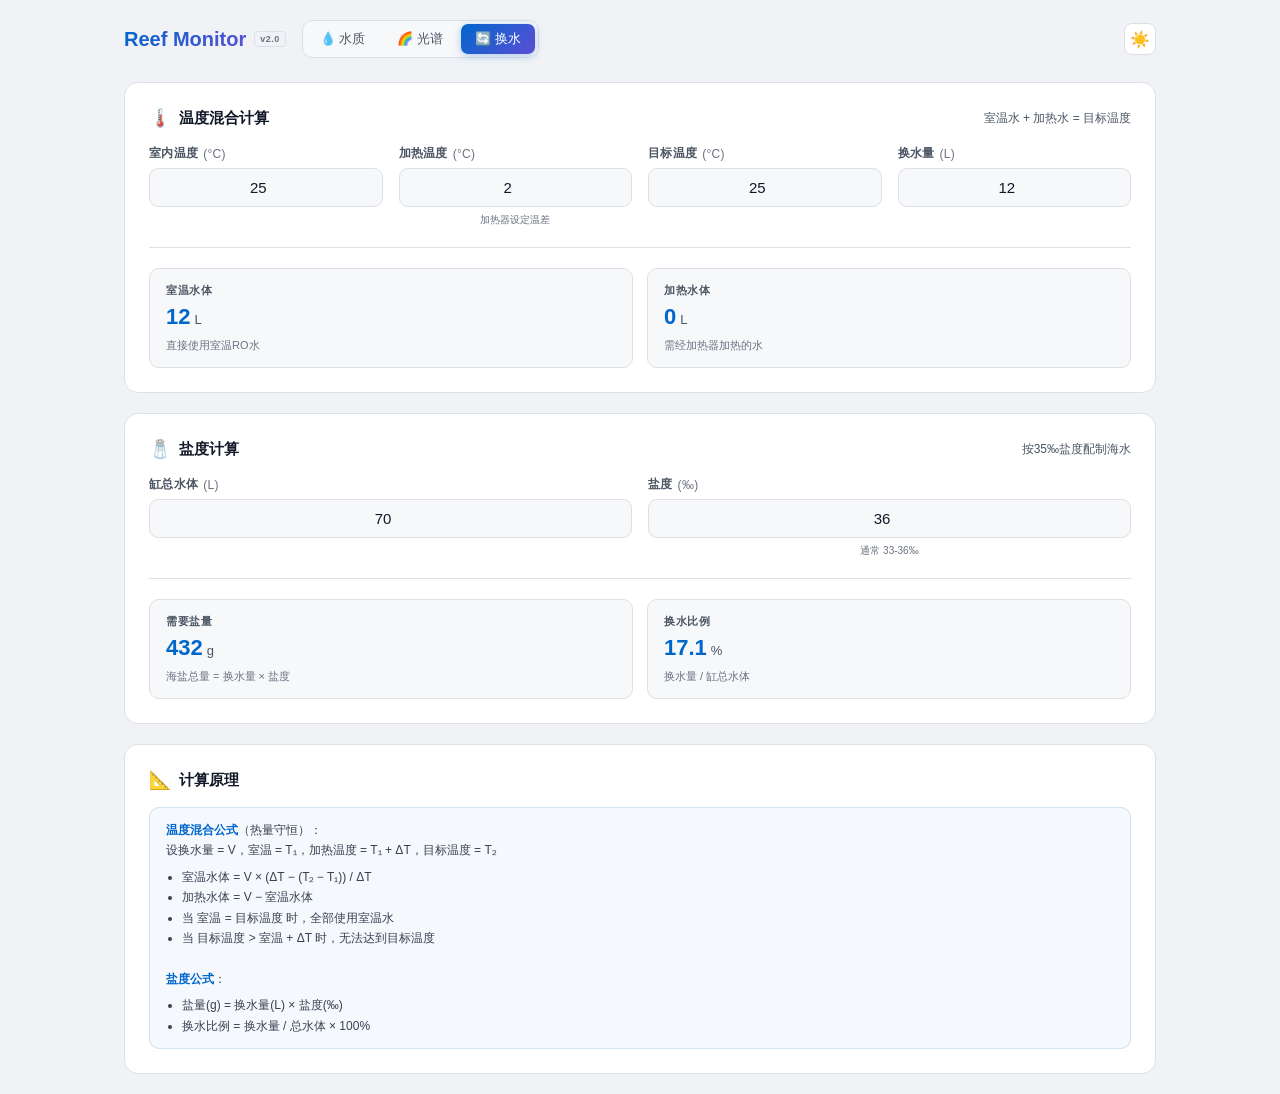
==== change.html @ 86b97155 "feat: unified nav tabs + add change water calculator - Unified top navigation bar across all 3 pages" ====
<!DOCTYPE html>
<html lang="zh-CN" class="light">
<head>
<meta charset="UTF-8">
<meta name="viewport" content="width=device-width, initial-scale=1.0">
<title>换水计算</title>
<link rel="icon" type="image/svg+xml" href="data:image/svg+xml,%3Csvg xmlns='http://www.w3.org/2000/svg' viewBox='0 0 64 64'%3E%3Crect width='64' height='64' rx='14' fill='%230a1628'/%3E%3Cpath d='M20 44 Q32 20 44 44' stroke='%2300d2ff' stroke-width='3' fill='none' stroke-linecap='round'/%3E%3Ccircle cx='32' cy='38' r='8' fill='%2300d2ff' opacity='.2' stroke='%2300d2ff' stroke-width='1.5'/%3E%3Cpath d='M28 36 L36 36 M32 32 L32 40' stroke='%237b68ee' stroke-width='2' stroke-linecap='round'/%3E%3C/svg%3E">
<style>
:root{
  --bg:#0a1628;--card:#131d2f;--border:#1e2d45;--border2:#2a3a52;
  --text:#e0e6ed;--text2:#8ba3c7;--text3:#6b7a8d;--text4:#4a5a6d;--text5:#3a4a62;
  --input-bg:#0a1628;--hover:rgba(0,210,255,.03);--accent:#00d2ff;--accent2:#7b68ee;
  --warn:#ff6b6b;--shadow:rgba(0,0,0,.3);--card-hover-border:#1e3a5a;--card-hover-shadow:rgba(0,210,255,.04);
}
html.light{
  --bg:#f0f2f5;--card:#ffffff;--border:#dce0e6;--border2:#c5cbd3;
  --text:#111827;--text2:#374151;--text3:#4b5563;--text4:#6b7280;--text5:#9ca3af;
  --input-bg:#f7f8fa;--hover:rgba(0,120,200,.04);--accent:#0066cc;--accent2:#5b4ed4;
  --warn:#dc2626;--shadow:rgba(0,0,0,.10);--card-hover-border:#b0bec5;--card-hover-shadow:rgba(0,120,200,.08);
}
*{margin:0;padding:0;box-sizing:border-box}
body{font-family:-apple-system,BlinkMacSystemFont,'Segoe UI',sans-serif;background:var(--bg);color:var(--text);min-height:100vh;transition:background .3s,color .3s}
.container{max-width:1080px;margin:0 auto;padding:20px 24px}

/* === Unified Nav === */
.top-nav{display:flex;justify-content:space-between;align-items:center;margin-bottom:24px}
.nav-left{display:flex;align-items:center;gap:16px}
.nav-brand{display:flex;align-items:center;gap:8px}
.nav-brand h1{font-size:20px;font-weight:700;background:linear-gradient(135deg,var(--accent),var(--accent2));-webkit-background-clip:text;-webkit-text-fill-color:transparent}
.nav-brand .badge{font-size:9px;color:var(--text4);border:1px solid var(--border);border-radius:4px;padding:2px 5px;font-weight:600;letter-spacing:.5px}
.nav-tabs{display:flex;gap:4px;background:var(--input-bg);border:1px solid var(--border);border-radius:10px;padding:3px}
.nav-tab{padding:6px 14px;font-size:13px;font-weight:500;color:var(--text3);text-decoration:none;border-radius:7px;transition:all .25s;cursor:pointer;white-space:nowrap;display:flex;align-items:center;gap:5px}
.nav-tab:hover{color:var(--text);background:var(--hover)}
.nav-tab.active{color:#fff;background:linear-gradient(135deg,var(--accent),var(--accent2));box-shadow:0 2px 8px color-mix(in srgb,var(--accent) 30%,transparent)}
.nav-right{display:flex;align-items:center;gap:8px}
.theme-btn{background:var(--card);border:1px solid var(--border);color:var(--text3);width:32px;height:32px;border-radius:8px;cursor:pointer;font-size:16px;display:flex;align-items:center;justify-content:center;transition:all .3s}
.theme-btn:hover{border-color:var(--accent);color:var(--accent)}

@keyframes fadeUp{from{opacity:0;transform:translateY(18px)}to{opacity:1;transform:translateY(0)}}
.anim-in{animation:fadeUp .5s cubic-bezier(.22,1,.36,1) both}
.anim-d1{animation-delay:.08s}
.anim-d2{animation-delay:.16s}
.anim-d3{animation-delay:.24s}

.card{background:var(--card);border:1px solid var(--border);border-radius:14px;padding:24px;position:relative;transition:border-color .4s,box-shadow .4s,background .3s}
.card:hover{border-color:var(--card-hover-border);box-shadow:0 4px 24px var(--card-hover-shadow)}
.card+.card{margin-top:20px}
.card-title{font-size:15px;font-weight:600;color:var(--text);margin-bottom:16px;display:flex;align-items:center;gap:8px}
.card-title .icon{font-size:18px}
.card-title .sub{font-size:12px;color:var(--text3);font-weight:400;margin-left:auto}

/* Form */
.form-grid{display:grid;grid-template-columns:repeat(auto-fit,minmax(200px,1fr));gap:16px}
.form-item{display:flex;flex-direction:column;gap:6px}
.form-label{font-size:12px;color:var(--text3);font-weight:600;letter-spacing:.3px;display:flex;align-items:center;gap:5px}
.form-label .unit{font-weight:400;color:var(--text4)}
.form-input{background:var(--input-bg);border:1px solid var(--border);color:var(--text);padding:10px 12px;border-radius:9px;font-size:15px;font-weight:500;outline:none;transition:border-color .3s,box-shadow .3s;text-align:center}
.form-input:focus{border-color:var(--accent);box-shadow:0 0 0 3px color-mix(in srgb,var(--accent) 10%,transparent)}
.form-input::placeholder{color:var(--text5)}
.form-input.readonly{background:transparent;border-color:transparent;color:var(--accent);font-size:18px;font-weight:700;padding:8px 0;pointer-events:none}
.form-input.highlight{color:var(--accent);font-weight:700;font-size:18px}

/* Result cards */
.result-grid{display:grid;grid-template-columns:repeat(auto-fit,minmax(180px,1fr));gap:14px}
.result-item{background:var(--input-bg);border:1px solid var(--border);border-radius:10px;padding:14px 16px;display:flex;flex-direction:column;gap:6px;transition:border-color .3s,transform .2s}
.result-item:hover{border-color:var(--border2);transform:translateY(-1px)}
.result-label{font-size:11px;color:var(--text3);font-weight:600;text-transform:uppercase;letter-spacing:.5px}
.result-value{font-size:22px;font-weight:700;color:var(--accent);transition:color .3s}
.result-value .unit{font-size:13px;font-weight:500;color:var(--text3);margin-left:4px}
.result-desc{font-size:11px;color:var(--text4);margin-top:2px}

/* Divider */
.divider{height:1px;background:var(--border);margin:20px 0}

/* Info box */
.info-box{background:color-mix(in srgb,var(--accent) 4%,transparent);border:1px solid color-mix(in srgb,var(--accent) 15%,transparent);border-radius:10px;padding:12px 16px;font-size:12px;color:var(--text2);line-height:1.7}
.info-box strong{color:var(--accent)}
.info-box ul{margin:6px 0 0 16px;list-style:disc}

/* Toast */
.toast{position:fixed;bottom:24px;left:50%;transform:translateX(-50%) translateY(20px);background:var(--card);border:1px solid var(--border);color:var(--accent);padding:10px 24px;border-radius:10px;font-size:13px;opacity:0;transition:all .4s cubic-bezier(.22,1,.36,1);pointer-events:none;z-index:999;box-shadow:0 8px 32px var(--shadow)}
.toast.show{opacity:1;transform:translateX(-50%) translateY(0)}

/* History */
.history-list{margin-top:12px}
.history-row{display:flex;align-items:center;gap:12px;padding:8px 10px;border-radius:8px;transition:background .2s;font-size:13px}
.history-row:hover{background:var(--hover)}
.history-row .h-date{color:var(--text3);font-size:11px;min-width:80px}
.history-row .h-info{color:var(--text2);flex:1}
.history-row .h-info b{color:var(--accent);font-weight:600}
.history-row .h-btn{background:none;border:none;color:var(--text5);cursor:pointer;font-size:11px;padding:2px 6px;border-radius:4px;transition:color .2s}
.history-row .h-btn:hover{color:var(--warn)}
.empty-hint{color:var(--text4);font-size:12px;text-align:center;padding:20px}

@media(max-width:600px){
  .container{padding:12px}
  .top-nav{flex-direction:column;gap:12px;align-items:stretch}
  .nav-left{flex-direction:column;align-items:stretch;gap:10px}
  .nav-tabs{justify-content:center}
  .nav-right{justify-content:flex-end}
  .form-grid{grid-template-columns:1fr 1fr}
  .result-grid{grid-template-columns:1fr 1fr}
  .nav-brand{justify-content:center}
}
</style>
</head>
<body>
<div class="container">
  <!-- Unified Navigation -->
  <div class="top-nav anim-in">
    <div class="nav-left">
      <div class="nav-brand">
        <h1>Reef Monitor</h1>
        <span class="badge">v2.0</span>
      </div>
      <div class="nav-tabs">
        <a class="nav-tab" href="water.html">💧 水质</a>
        <a class="nav-tab" href="light.html">🌈 光谱</a>
        <a class="nav-tab active" href="change.html">🔄 换水</a>
      </div>
    </div>
    <div class="nav-right">
      <button class="theme-btn" onclick="toggleTheme()" id="themeBtn" title="切换主题">☀️</button>
    </div>
  </div>

  <!-- 温度计算卡 -->
  <div class="card anim-in anim-d1">
    <div class="card-title">
      <span class="icon">🌡️</span> 温度混合计算
      <span class="sub">室温水 + 加热水 = 目标温度</span>
    </div>
    <div class="form-grid">
      <div class="form-item">
        <span class="form-label">室内温度 <span class="unit">(°C)</span></span>
        <input class="form-input" type="number" id="roomTemp" value="25" step="0.5" oninput="calc()">
      </div>
      <div class="form-item">
        <span class="form-label">加热温度 <span class="unit">(°C)</span></span>
        <input class="form-input" type="number" id="heatTemp" value="2" step="0.5" oninput="calc()">
        <span style="font-size:10px;color:var(--text4);text-align:center">加热器设定温差</span>
      </div>
      <div class="form-item">
        <span class="form-label">目标温度 <span class="unit">(°C)</span></span>
        <input class="form-input" type="number" id="targetTemp" value="25" step="0.5" oninput="calc()">
      </div>
      <div class="form-item">
        <span class="form-label">换水量 <span class="unit">(L)</span></span>
        <input class="form-input" type="number" id="waterVolume" value="12" step="1" oninput="calc()">
      </div>
    </div>
    <div class="divider"></div>
    <div class="result-grid" id="tempResults">
      <div class="result-item">
        <span class="result-label">室温水体</span>
        <span class="result-value" id="rRoomWater">-<span class="unit">L</span></span>
        <span class="result-desc">直接使用室温RO水</span>
      </div>
      <div class="result-item">
        <span class="result-label">加热水体</span>
        <span class="result-value" id="rHeatWater">-<span class="unit">L</span></span>
        <span class="result-desc">需经加热器加热的水</span>
      </div>
    </div>
  </div>

  <!-- 盐度计算卡 -->
  <div class="card anim-in anim-d2">
    <div class="card-title">
      <span class="icon">🧂</span> 盐度计算
      <span class="sub">按35‰盐度配制海水</span>
    </div>
    <div class="form-grid">
      <div class="form-item">
        <span class="form-label">缸总水体 <span class="unit">(L)</span></span>
        <input class="form-input" type="number" id="tankTotal" value="70" step="1" oninput="calc()">
      </div>
      <div class="form-item">
        <span class="form-label">盐度 <span class="unit">(‰)</span></span>
        <input class="form-input" type="number" id="salinity" value="36" step="0.5" oninput="calc()">
        <span style="font-size:10px;color:var(--text4);text-align:center">通常 33-36‰</span>
      </div>
    </div>
    <div class="divider"></div>
    <div class="result-grid">
      <div class="result-item">
        <span class="result-label">需要盐量</span>
        <span class="result-value" id="rSalt">-<span class="unit">g</span></span>
        <span class="result-desc">海盐总量 = 换水量 × 盐度</span>
      </div>
      <div class="result-item">
        <span class="result-label">换水比例</span>
        <span class="result-value" id="rRatio">-<span class="unit">%</span></span>
        <span class="result-desc">换水量 / 缸总水体</span>
      </div>
    </div>
  </div>

  <!-- 公式说明 -->
  <div class="card anim-in anim-d3">
    <div class="card-title"><span class="icon">📐</span> 计算原理</div>
    <div class="info-box">
      <strong>温度混合公式</strong>（热量守恒）：<br>
      设换水量 = V，室温 = T₁，加热温度 = T₁ + ΔT，目标温度 = T₂<br>
      <ul>
        <li>室温水体 = V × (ΔT − (T₂ − T₁)) / ΔT</li>
        <li>加热水体 = V − 室温水体</li>
        <li>当 室温 = 目标温度 时，全部使用室温水</li>
        <li>当 目标温度 > 室温 + ΔT 时，无法达到目标温度</li>
      </ul>
      <br>
      <strong>盐度公式</strong>：<br>
      <ul>
        <li>盐量(g) = 换水量(L) × 盐度(‰)</li>
        <li>换水比例 = 换水量 / 总水体 × 100%</li>
      </ul>
    </div>
  </div>
</div>

<div class="toast" id="toast"></div>

<script>
const SK='reef_change_v1';
function _g(k){try{return localStorage.getItem(k)}catch(e){return null}}
function _s(k,v){try{localStorage.setItem(k,v)}catch(e){}}

let darkMode=false;
function loadTheme(){
  const t=_g('reef_theme');
  if(t==='dark'){darkMode=true;document.documentElement.classList.remove('light');}
  else{darkMode=false;}
  document.getElementById('themeBtn').textContent=darkMode?'🌙':'☀️';
}
function toggleTheme(){
  darkMode=!darkMode;
  document.documentElement.classList.toggle('light',!darkMode);
  document.getElementById('themeBtn').textContent=darkMode?'🌙':'☀️';
  _s('reef_theme',darkMode?'dark':'light');
}

function toast(m){const t=document.getElementById('toast');t.textContent=m;t.classList.add('show');setTimeout(()=>t.classList.remove('show'),2200);}

function calc(){
  const roomT=parseFloat(document.getElementById('roomTemp').value)||0;
  const heatDelta=parseFloat(document.getElementById('heatTemp').value)||0;
  const targetT=parseFloat(document.getElementById('targetTemp').value)||0;
  const volume=parseFloat(document.getElementById('waterVolume').value)||0;
  const tankTotal=parseFloat(document.getElementById('tankTotal').value)||70;
  const salinity=parseFloat(document.getElementById('salinity').value)||36;

  // Temperature calculation
  // heatTemp in Excel is actually room + delta, formula: roomWater = V*(heatDelta-(targetT-roomT))/heatDelta
  // Original Excel: B7 = E5*(C5-D5)/(C5-B5) where C5=heatDelta from room, D5=targetTemp, B5=roomTemp, E5=volume
  // Which means: roomWater = volume * (heatDelta - targetTemp) / (heatDelta - roomTemp)
  // But that's: volume * (deltaT - (target - room)) / deltaT if heatDelta means the heated water temp = room + delta
  // Let's re-derive: heated water temp = roomT + heatDelta
  // Mix: roomWater * roomT + heatWater * (roomT + heatDelta) = volume * targetT
  // roomWater + heatWater = volume
  // So: roomWater * roomT + (volume - roomWater)*(roomT + heatDelta) = volume * targetT
  // roomWater * roomT + volume*roomT + volume*heatDelta - roomWater*roomT - roomWater*heatDelta = volume * targetT
  // volume*roomT + volume*heatDelta - roomWater*heatDelta = volume * targetT
  // roomWater*heatDelta = volume*(roomT + heatDelta - targetT)
  // roomWater = volume * (roomT + heatDelta - targetT) / heatDelta

  let roomWater, heatWater;
  const heatedT = roomT + heatDelta;

  if(heatDelta <= 0){
    // No heating possible
    roomWater = volume;
    heatWater = 0;
  } else if(targetT > heatedT){
    // Cannot reach target
    roomWater = 0;
    heatWater = volume;
  } else if(targetT <= roomT){
    // Room temp already enough
    roomWater = volume;
    heatWater = 0;
  } else {
    roomWater = volume * (heatedT - targetT) / heatDelta;
    heatWater = volume - roomWater;
  }

  // Clamp
  roomWater = Math.max(0, Math.min(volume, roomWater));
  heatWater = Math.max(0, Math.min(volume, heatWater));

  // Salt calculation
  const salt = volume * salinity;
  const ratio = tankTotal > 0 ? (volume / tankTotal * 100) : 0;

  // Update DOM
  document.getElementById('rRoomWater').innerHTML = (roomWater === volume ? volume : roomWater.toFixed(1)) + '<span class="unit">L</span>';
  document.getElementById('rHeatWater').innerHTML = (heatWater === 0 ? '0' : heatWater.toFixed(1)) + '<span class="unit">L</span>';
  document.getElementById('rSalt').innerHTML = Math.round(salt) + '<span class="unit">g</span>';
  document.getElementById('rRatio').innerHTML = ratio.toFixed(1) + '<span class="unit">%</span>';

  // Warn if can't reach target
  if(targetT > heatedT && heatDelta > 0){
    document.getElementById('rRoomWater').innerHTML = '<span style="color:var(--warn);font-size:14px">⚠️ 无法达到</span>';
    document.getElementById('rHeatWater').innerHTML = '<span style="color:var(--warn);font-size:14px">温度不够</span>';
  }

  // Save inputs
  saveInputs();
}

function saveInputs(){
  const data={
    roomTemp: document.getElementById('roomTemp').value,
    heatTemp: document.getElementById('heatTemp').value,
    targetTemp: document.getElementById('targetTemp').value,
    waterVolume: document.getElementById('waterVolume').value,
    tankTotal: document.getElementById('tankTotal').value,
    salinity: document.getElementById('salinity').value
  };
  _s(SK, JSON.stringify(data));
}

function loadInputs(){
  const s=_g(SK);
  if(!s)return;
  try{
    const d=JSON.parse(s);
    if(d.roomTemp) document.getElementById('roomTemp').value=d.roomTemp;
    if(d.heatTemp) document.getElementById('heatTemp').value=d.heatTemp;
    if(d.targetTemp) document.getElementById('targetTemp').value=d.targetTemp;
    if(d.waterVolume) document.getElementById('waterVolume').value=d.waterVolume;
    if(d.tankTotal) document.getElementById('tankTotal').value=d.tankTotal;
    if(d.salinity) document.getElementById('salinity').value=d.salinity;
  }catch(e){}
}

document.addEventListener('DOMContentLoaded',function(){
  loadTheme();
  loadInputs();
  calc();
});
</script>
</body>
</html>
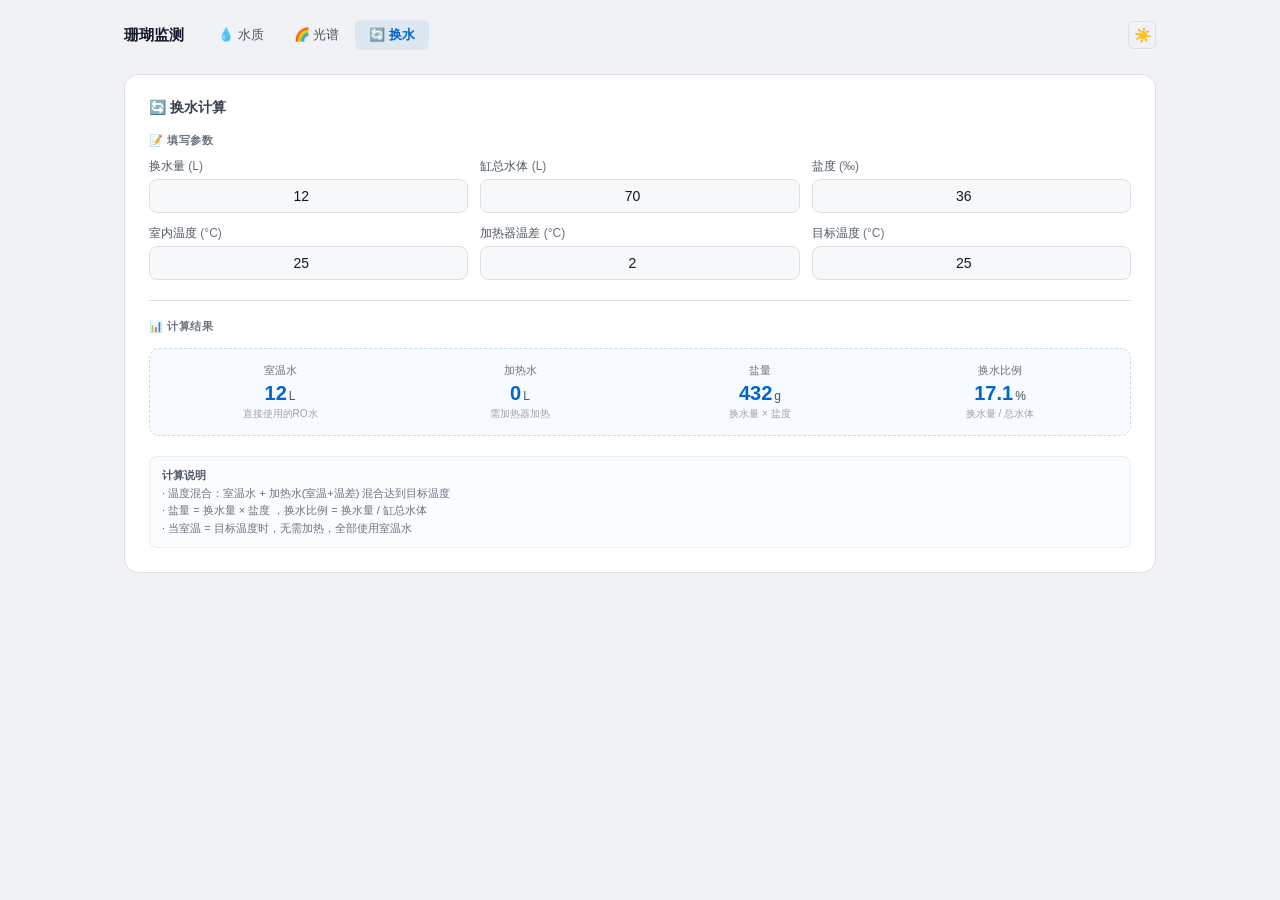
==== commit 19306676: "refactor: lightweight nav tabs + chinese brand + redesign change page - Nav: flat tabs with subtle h" ====
--- a/change.html
+++ b/change.html
@@ -4,7 +4,7 @@
 <meta charset="UTF-8">
 <meta name="viewport" content="width=device-width, initial-scale=1.0">
 <title>换水计算</title>
-<link rel="icon" type="image/svg+xml" href="data:image/svg+xml,%3Csvg xmlns='http://www.w3.org/2000/svg' viewBox='0 0 64 64'%3E%3Crect width='64' height='64' rx='14' fill='%230a1628'/%3E%3Cpath d='M20 44 Q32 20 44 44' stroke='%2300d2ff' stroke-width='3' fill='none' stroke-linecap='round'/%3E%3Ccircle cx='32' cy='38' r='8' fill='%2300d2ff' opacity='.2' stroke='%2300d2ff' stroke-width='1.5'/%3E%3Cpath d='M28 36 L36 36 M32 32 L32 40' stroke='%237b68ee' stroke-width='2' stroke-linecap='round'/%3E%3C/svg%3E">
+<link rel="icon" type="image/svg+xml" href="data:image/svg+xml,%3Csvg xmlns='http://www.w3.org/2000/svg' viewBox='0 0 64 64'%3E%3Crect width='64' height='64' rx='14' fill='%230a1628'/%3E%3Cpath d='M20 44 Q32 20 44 44' stroke='%2300d2ff' stroke-width='3' fill='none' stroke-linecap='round'/%3E%3Ccircle cx='32' cy='38' r='8' fill='%2300d2ff' opacity='.2' stroke='%2300d2ff' stroke-width='1.5'/%3E%3C/svg%3E">
 <style>
 :root{
   --bg:#0a1628;--card:#131d2f;--border:#1e2d45;--border2:#2a3a52;
@@ -23,84 +23,69 @@
 .container{max-width:1080px;margin:0 auto;padding:20px 24px}
 
 /* === Unified Nav === */
-.top-nav{display:flex;justify-content:space-between;align-items:center;margin-bottom:24px}
-.nav-left{display:flex;align-items:center;gap:16px}
-.nav-brand{display:flex;align-items:center;gap:8px}
-.nav-brand h1{font-size:20px;font-weight:700;background:linear-gradient(135deg,var(--accent),var(--accent2));-webkit-background-clip:text;-webkit-text-fill-color:transparent}
-.nav-brand .badge{font-size:9px;color:var(--text4);border:1px solid var(--border);border-radius:4px;padding:2px 5px;font-weight:600;letter-spacing:.5px}
-.nav-tabs{display:flex;gap:4px;background:var(--input-bg);border:1px solid var(--border);border-radius:10px;padding:3px}
-.nav-tab{padding:6px 14px;font-size:13px;font-weight:500;color:var(--text3);text-decoration:none;border-radius:7px;transition:all .25s;cursor:pointer;white-space:nowrap;display:flex;align-items:center;gap:5px}
+.top-nav{display:flex;align-items:center;justify-content:space-between;margin-bottom:24px;gap:12px}
+.nav-left{display:flex;align-items:center;gap:20px}
+.nav-brand{font-size:15px;font-weight:700;color:var(--text);white-space:nowrap}
+.nav-tabs{display:flex;gap:2px;align-items:center}
+.nav-tab{padding:6px 14px;font-size:13px;font-weight:500;color:var(--text3);text-decoration:none;border-radius:6px;transition:all .2s;white-space:nowrap}
 .nav-tab:hover{color:var(--text);background:var(--hover)}
-.nav-tab.active{color:#fff;background:linear-gradient(135deg,var(--accent),var(--accent2));box-shadow:0 2px 8px color-mix(in srgb,var(--accent) 30%,transparent)}
+.nav-tab.active{color:var(--accent);background:color-mix(in srgb,var(--accent) 8%,transparent);font-weight:600}
 .nav-right{display:flex;align-items:center;gap:8px}
-.theme-btn{background:var(--card);border:1px solid var(--border);color:var(--text3);width:32px;height:32px;border-radius:8px;cursor:pointer;font-size:16px;display:flex;align-items:center;justify-content:center;transition:all .3s}
+.theme-btn{background:none;border:1px solid var(--border);color:var(--text3);width:28px;height:28px;border-radius:6px;cursor:pointer;font-size:14px;display:flex;align-items:center;justify-content:center;transition:all .3s}
 .theme-btn:hover{border-color:var(--accent);color:var(--accent)}
 
 @keyframes fadeUp{from{opacity:0;transform:translateY(18px)}to{opacity:1;transform:translateY(0)}}
 .anim-in{animation:fadeUp .5s cubic-bezier(.22,1,.36,1) both}
 .anim-d1{animation-delay:.08s}
 .anim-d2{animation-delay:.16s}
-.anim-d3{animation-delay:.24s}
 
 .card{background:var(--card);border:1px solid var(--border);border-radius:14px;padding:24px;position:relative;transition:border-color .4s,box-shadow .4s,background .3s}
 .card:hover{border-color:var(--card-hover-border);box-shadow:0 4px 24px var(--card-hover-shadow)}
-.card+.card{margin-top:20px}
-.card-title{font-size:15px;font-weight:600;color:var(--text);margin-bottom:16px;display:flex;align-items:center;gap:8px}
-.card-title .icon{font-size:18px}
-.card-title .sub{font-size:12px;color:var(--text3);font-weight:400;margin-left:auto}
-
-/* Form */
-.form-grid{display:grid;grid-template-columns:repeat(auto-fit,minmax(200px,1fr));gap:16px}
-.form-item{display:flex;flex-direction:column;gap:6px}
-.form-label{font-size:12px;color:var(--text3);font-weight:600;letter-spacing:.3px;display:flex;align-items:center;gap:5px}
-.form-label .unit{font-weight:400;color:var(--text4)}
-.form-input{background:var(--input-bg);border:1px solid var(--border);color:var(--text);padding:10px 12px;border-radius:9px;font-size:15px;font-weight:500;outline:none;transition:border-color .3s,box-shadow .3s;text-align:center}
-.form-input:focus{border-color:var(--accent);box-shadow:0 0 0 3px color-mix(in srgb,var(--accent) 10%,transparent)}
-.form-input::placeholder{color:var(--text5)}
-.form-input.readonly{background:transparent;border-color:transparent;color:var(--accent);font-size:18px;font-weight:700;padding:8px 0;pointer-events:none}
-.form-input.highlight{color:var(--accent);font-weight:700;font-size:18px}
-
-/* Result cards */
-.result-grid{display:grid;grid-template-columns:repeat(auto-fit,minmax(180px,1fr));gap:14px}
-.result-item{background:var(--input-bg);border:1px solid var(--border);border-radius:10px;padding:14px 16px;display:flex;flex-direction:column;gap:6px;transition:border-color .3s,transform .2s}
-.result-item:hover{border-color:var(--border2);transform:translateY(-1px)}
-.result-label{font-size:11px;color:var(--text3);font-weight:600;text-transform:uppercase;letter-spacing:.5px}
-.result-value{font-size:22px;font-weight:700;color:var(--accent);transition:color .3s}
-.result-value .unit{font-size:13px;font-weight:500;color:var(--text3);margin-left:4px}
-.result-desc{font-size:11px;color:var(--text4);margin-top:2px}
+.card+.card{margin-top:16px}
+.card-title{font-size:14px;font-weight:600;color:var(--text2);margin-bottom:16px;display:flex;align-items:center;gap:6px}
+
+/* === Calc Layout === */
+.calc-section{margin-bottom:20px}
+.calc-section:last-child{margin-bottom:0}
+.sec-label{font-size:11px;color:var(--text4);font-weight:600;text-transform:uppercase;letter-spacing:.5px;margin-bottom:10px}
+.input-row{display:flex;gap:12px;flex-wrap:wrap;align-items:flex-end}
+.input-group{display:flex;flex-direction:column;gap:4px;flex:1;min-width:120px}
+.input-group label{font-size:12px;color:var(--text3);font-weight:500}
+.input-group label .unit{color:var(--text4);font-weight:400}
+.input-group input{background:var(--input-bg);border:1px solid var(--border);color:var(--text);padding:8px 10px;border-radius:8px;font-size:14px;font-weight:500;outline:none;transition:border-color .3s,box-shadow .3s;text-align:center;width:100%}
+.input-group input:focus{border-color:var(--accent);box-shadow:0 0 0 2px color-mix(in srgb,var(--accent) 10%,transparent)}
+
+/* Result area */
+.result-row{display:flex;gap:12px;flex-wrap:wrap;margin-top:14px;padding:14px 16px;background:color-mix(in srgb,var(--accent) 3%,transparent);border:1px dashed color-mix(in srgb,var(--accent) 20%,transparent);border-radius:10px}
+.result-item{flex:1;min-width:100px;text-align:center}
+.result-item .r-label{font-size:11px;color:var(--text4);margin-bottom:4px}
+.result-item .r-value{font-size:20px;font-weight:700;color:var(--accent)}
+.result-item .r-value .r-unit{font-size:12px;font-weight:500;color:var(--text3);margin-left:2px}
+.result-item .r-desc{font-size:10px;color:var(--text5);margin-top:2px}
+
+/* Warn */
+.result-warn{color:var(--warn) !important;font-size:13px !important;font-weight:600 !important}
 
 /* Divider */
-.divider{height:1px;background:var(--border);margin:20px 0}
-
-/* Info box */
-.info-box{background:color-mix(in srgb,var(--accent) 4%,transparent);border:1px solid color-mix(in srgb,var(--accent) 15%,transparent);border-radius:10px;padding:12px 16px;font-size:12px;color:var(--text2);line-height:1.7}
-.info-box strong{color:var(--accent)}
-.info-box ul{margin:6px 0 0 16px;list-style:disc}
+.sep{height:1px;background:var(--border);margin:18px 0}
+
+/* Tip */
+.tip{font-size:11px;color:var(--text4);line-height:1.6;margin-top:12px;padding:10px 12px;background:color-mix(in srgb,var(--accent) 2%,transparent);border-radius:8px;border:1px solid color-mix(in srgb,var(--accent) 8%,transparent)}
+.tip strong{color:var(--text3)}
 
 /* Toast */
 .toast{position:fixed;bottom:24px;left:50%;transform:translateX(-50%) translateY(20px);background:var(--card);border:1px solid var(--border);color:var(--accent);padding:10px 24px;border-radius:10px;font-size:13px;opacity:0;transition:all .4s cubic-bezier(.22,1,.36,1);pointer-events:none;z-index:999;box-shadow:0 8px 32px var(--shadow)}
 .toast.show{opacity:1;transform:translateX(-50%) translateY(0)}
 
-/* History */
-.history-list{margin-top:12px}
-.history-row{display:flex;align-items:center;gap:12px;padding:8px 10px;border-radius:8px;transition:background .2s;font-size:13px}
-.history-row:hover{background:var(--hover)}
-.history-row .h-date{color:var(--text3);font-size:11px;min-width:80px}
-.history-row .h-info{color:var(--text2);flex:1}
-.history-row .h-info b{color:var(--accent);font-weight:600}
-.history-row .h-btn{background:none;border:none;color:var(--text5);cursor:pointer;font-size:11px;padding:2px 6px;border-radius:4px;transition:color .2s}
-.history-row .h-btn:hover{color:var(--warn)}
-.empty-hint{color:var(--text4);font-size:12px;text-align:center;padding:20px}
-
 @media(max-width:600px){
   .container{padding:12px}
-  .top-nav{flex-direction:column;gap:12px;align-items:stretch}
-  .nav-left{flex-direction:column;align-items:stretch;gap:10px}
-  .nav-tabs{justify-content:center}
-  .nav-right{justify-content:flex-end}
-  .form-grid{grid-template-columns:1fr 1fr}
-  .result-grid{grid-template-columns:1fr 1fr}
-  .nav-brand{justify-content:center}
+  .top-nav{flex-wrap:wrap}
+  .nav-left{gap:12px}
+  .input-row{flex-direction:column;gap:10px}
+  .input-group{min-width:0}
+  .result-row{flex-direction:column;gap:10px}
+  .result-item{text-align:left;display:flex;align-items:center;gap:8px}
+  .result-item .r-label{margin-bottom:0;min-width:60px}
 }
 </style>
 </head>
@@ -109,10 +94,7 @@
   <!-- Unified Navigation -->
   <div class="top-nav anim-in">
     <div class="nav-left">
-      <div class="nav-brand">
-        <h1>Reef Monitor</h1>
-        <span class="badge">v2.0</span>
-      </div>
+      <span class="nav-brand">珊瑚监测</span>
       <div class="nav-tabs">
         <a class="nav-tab" href="water.html">💧 水质</a>
         <a class="nav-tab" href="light.html">🌈 光谱</a>
@@ -124,96 +106,77 @@
     </div>
   </div>
 
-  <!-- 温度计算卡 -->
+  <!-- 换水计算 -->
   <div class="card anim-in anim-d1">
-    <div class="card-title">
-      <span class="icon">🌡️</span> 温度混合计算
-      <span class="sub">室温水 + 加热水 = 目标温度</span>
-    </div>
-    <div class="form-grid">
-      <div class="form-item">
-        <span class="form-label">室内温度 <span class="unit">(°C)</span></span>
-        <input class="form-input" type="number" id="roomTemp" value="25" step="0.5" oninput="calc()">
-      </div>
-      <div class="form-item">
-        <span class="form-label">加热温度 <span class="unit">(°C)</span></span>
-        <input class="form-input" type="number" id="heatTemp" value="2" step="0.5" oninput="calc()">
-        <span style="font-size:10px;color:var(--text4);text-align:center">加热器设定温差</span>
-      </div>
-      <div class="form-item">
-        <span class="form-label">目标温度 <span class="unit">(°C)</span></span>
-        <input class="form-input" type="number" id="targetTemp" value="25" step="0.5" oninput="calc()">
-      </div>
-      <div class="form-item">
-        <span class="form-label">换水量 <span class="unit">(L)</span></span>
-        <input class="form-input" type="number" id="waterVolume" value="12" step="1" oninput="calc()">
-      </div>
-    </div>
-    <div class="divider"></div>
-    <div class="result-grid" id="tempResults">
-      <div class="result-item">
-        <span class="result-label">室温水体</span>
-        <span class="result-value" id="rRoomWater">-<span class="unit">L</span></span>
-        <span class="result-desc">直接使用室温RO水</span>
-      </div>
-      <div class="result-item">
-        <span class="result-label">加热水体</span>
-        <span class="result-value" id="rHeatWater">-<span class="unit">L</span></span>
-        <span class="result-desc">需经加热器加热的水</span>
-      </div>
-    </div>
-  </div>
-
-  <!-- 盐度计算卡 -->
-  <div class="card anim-in anim-d2">
-    <div class="card-title">
-      <span class="icon">🧂</span> 盐度计算
-      <span class="sub">按35‰盐度配制海水</span>
-    </div>
-    <div class="form-grid">
-      <div class="form-item">
-        <span class="form-label">缸总水体 <span class="unit">(L)</span></span>
-        <input class="form-input" type="number" id="tankTotal" value="70" step="1" oninput="calc()">
-      </div>
-      <div class="form-item">
-        <span class="form-label">盐度 <span class="unit">(‰)</span></span>
-        <input class="form-input" type="number" id="salinity" value="36" step="0.5" oninput="calc()">
-        <span style="font-size:10px;color:var(--text4);text-align:center">通常 33-36‰</span>
-      </div>
-    </div>
-    <div class="divider"></div>
-    <div class="result-grid">
-      <div class="result-item">
-        <span class="result-label">需要盐量</span>
-        <span class="result-value" id="rSalt">-<span class="unit">g</span></span>
-        <span class="result-desc">海盐总量 = 换水量 × 盐度</span>
-      </div>
-      <div class="result-item">
-        <span class="result-label">换水比例</span>
-        <span class="result-value" id="rRatio">-<span class="unit">%</span></span>
-        <span class="result-desc">换水量 / 缸总水体</span>
-      </div>
-    </div>
-  </div>
-
-  <!-- 公式说明 -->
-  <div class="card anim-in anim-d3">
-    <div class="card-title"><span class="icon">📐</span> 计算原理</div>
-    <div class="info-box">
-      <strong>温度混合公式</strong>（热量守恒）：<br>
-      设换水量 = V，室温 = T₁，加热温度 = T₁ + ΔT，目标温度 = T₂<br>
-      <ul>
-        <li>室温水体 = V × (ΔT − (T₂ − T₁)) / ΔT</li>
-        <li>加热水体 = V − 室温水体</li>
-        <li>当 室温 = 目标温度 时，全部使用室温水</li>
-        <li>当 目标温度 > 室温 + ΔT 时，无法达到目标温度</li>
-      </ul>
-      <br>
-      <strong>盐度公式</strong>：<br>
-      <ul>
-        <li>盐量(g) = 换水量(L) × 盐度(‰)</li>
-        <li>换水比例 = 换水量 / 总水体 × 100%</li>
-      </ul>
+    <div class="card-title">🔄 换水计算</div>
+
+    <!-- 输入区 -->
+    <div class="calc-section">
+      <div class="sec-label">📝 填写参数</div>
+      <div class="input-row">
+        <div class="input-group">
+          <label>换水量 <span class="unit">(L)</span></label>
+          <input type="number" id="waterVolume" value="12" step="1" oninput="calc()">
+        </div>
+        <div class="input-group">
+          <label>缸总水体 <span class="unit">(L)</span></label>
+          <input type="number" id="tankTotal" value="70" step="1" oninput="calc()">
+        </div>
+        <div class="input-group">
+          <label>盐度 <span class="unit">(‰)</span></label>
+          <input type="number" id="salinity" value="36" step="0.5" oninput="calc()">
+        </div>
+      </div>
+      <div class="input-row" style="margin-top:12px">
+        <div class="input-group">
+          <label>室内温度 <span class="unit">(°C)</span></label>
+          <input type="number" id="roomTemp" value="25" step="0.5" oninput="calc()">
+        </div>
+        <div class="input-group">
+          <label>加热器温差 <span class="unit">(°C)</span></label>
+          <input type="number" id="heatDelta" value="2" step="0.5" oninput="calc()">
+        </div>
+        <div class="input-group">
+          <label>目标温度 <span class="unit">(°C)</span></label>
+          <input type="number" id="targetTemp" value="25" step="0.5" oninput="calc()">
+        </div>
+      </div>
+    </div>
+
+    <div class="sep"></div>
+
+    <!-- 结果区 -->
+    <div class="calc-section">
+      <div class="sec-label">📊 计算结果</div>
+      <div class="result-row">
+        <div class="result-item">
+          <div class="r-label">室温水</div>
+          <div class="r-value" id="rRoom">-<span class="r-unit">L</span></div>
+          <div class="r-desc">直接使用的RO水</div>
+        </div>
+        <div class="result-item">
+          <div class="r-label">加热水</div>
+          <div class="r-value" id="rHeat">-<span class="r-unit">L</span></div>
+          <div class="r-desc">需加热器加热</div>
+        </div>
+        <div class="result-item">
+          <div class="r-label">盐量</div>
+          <div class="r-value" id="rSalt">-<span class="r-unit">g</span></div>
+          <div class="r-desc">换水量 × 盐度</div>
+        </div>
+        <div class="result-item">
+          <div class="r-label">换水比例</div>
+          <div class="r-value" id="rRatio">-<span class="r-unit">%</span></div>
+          <div class="r-desc">换水量 / 总水体</div>
+        </div>
+      </div>
+    </div>
+
+    <div class="tip">
+      <strong>计算说明</strong><br>
+      · 温度混合：室温水 + 加热水(室温+温差) 混合达到目标温度<br>
+      · 盐量 = 换水量 × 盐度 ，换水比例 = 换水量 / 缸总水体<br>
+      · 当室温 = 目标温度时，无需加热，全部使用室温水
     </div>
   </div>
 </div>
@@ -239,105 +202,57 @@
   _s('reef_theme',darkMode?'dark':'light');
 }
 
-function toast(m){const t=document.getElementById('toast');t.textContent=m;t.classList.add('show');setTimeout(()=>t.classList.remove('show'),2200);}
-
 function calc(){
-  const roomT=parseFloat(document.getElementById('roomTemp').value)||0;
-  const heatDelta=parseFloat(document.getElementById('heatTemp').value)||0;
-  const targetT=parseFloat(document.getElementById('targetTemp').value)||0;
-  const volume=parseFloat(document.getElementById('waterVolume').value)||0;
+  const vol=parseFloat(document.getElementById('waterVolume').value)||0;
   const tankTotal=parseFloat(document.getElementById('tankTotal').value)||70;
   const salinity=parseFloat(document.getElementById('salinity').value)||36;
-
-  // Temperature calculation
-  // heatTemp in Excel is actually room + delta, formula: roomWater = V*(heatDelta-(targetT-roomT))/heatDelta
-  // Original Excel: B7 = E5*(C5-D5)/(C5-B5) where C5=heatDelta from room, D5=targetTemp, B5=roomTemp, E5=volume
-  // Which means: roomWater = volume * (heatDelta - targetTemp) / (heatDelta - roomTemp)
-  // But that's: volume * (deltaT - (target - room)) / deltaT if heatDelta means the heated water temp = room + delta
-  // Let's re-derive: heated water temp = roomT + heatDelta
-  // Mix: roomWater * roomT + heatWater * (roomT + heatDelta) = volume * targetT
-  // roomWater + heatWater = volume
-  // So: roomWater * roomT + (volume - roomWater)*(roomT + heatDelta) = volume * targetT
-  // roomWater * roomT + volume*roomT + volume*heatDelta - roomWater*roomT - roomWater*heatDelta = volume * targetT
-  // volume*roomT + volume*heatDelta - roomWater*heatDelta = volume * targetT
-  // roomWater*heatDelta = volume*(roomT + heatDelta - targetT)
-  // roomWater = volume * (roomT + heatDelta - targetT) / heatDelta
-
-  let roomWater, heatWater;
-  const heatedT = roomT + heatDelta;
-
-  if(heatDelta <= 0){
-    // No heating possible
-    roomWater = volume;
-    heatWater = 0;
-  } else if(targetT > heatedT){
-    // Cannot reach target
-    roomWater = 0;
-    heatWater = volume;
-  } else if(targetT <= roomT){
-    // Room temp already enough
-    roomWater = volume;
-    heatWater = 0;
-  } else {
-    roomWater = volume * (heatedT - targetT) / heatDelta;
-    heatWater = volume - roomWater;
+  const roomT=parseFloat(document.getElementById('roomTemp').value)||25;
+  const heatDelta=parseFloat(document.getElementById('heatDelta').value)||0;
+  const targetT=parseFloat(document.getElementById('targetTemp').value)||25;
+
+  const heatedT=roomT+heatDelta;
+  let roomW,heatW;
+
+  if(heatDelta<=0||targetT<=roomT){
+    roomW=vol;heatW=0;
+  }else if(targetT>heatedT){
+    roomW=0;heatW=vol;
+  }else{
+    roomW=vol*(heatedT-targetT)/heatDelta;
+    heatW=vol-roomW;
   }
-
-  // Clamp
-  roomWater = Math.max(0, Math.min(volume, roomWater));
-  heatWater = Math.max(0, Math.min(volume, heatWater));
-
-  // Salt calculation
-  const salt = volume * salinity;
-  const ratio = tankTotal > 0 ? (volume / tankTotal * 100) : 0;
-
-  // Update DOM
-  document.getElementById('rRoomWater').innerHTML = (roomWater === volume ? volume : roomWater.toFixed(1)) + '<span class="unit">L</span>';
-  document.getElementById('rHeatWater').innerHTML = (heatWater === 0 ? '0' : heatWater.toFixed(1)) + '<span class="unit">L</span>';
-  document.getElementById('rSalt').innerHTML = Math.round(salt) + '<span class="unit">g</span>';
-  document.getElementById('rRatio').innerHTML = ratio.toFixed(1) + '<span class="unit">%</span>';
-
-  // Warn if can't reach target
-  if(targetT > heatedT && heatDelta > 0){
-    document.getElementById('rRoomWater').innerHTML = '<span style="color:var(--warn);font-size:14px">⚠️ 无法达到</span>';
-    document.getElementById('rHeatWater').innerHTML = '<span style="color:var(--warn);font-size:14px">温度不够</span>';
+  roomW=Math.max(0,Math.min(vol,roomW));
+  heatW=Math.max(0,Math.min(vol,heatW));
+
+  const salt=vol*salinity;
+  const ratio=tankTotal>0?(vol/tankTotal*100):0;
+
+  // Render
+  const impossible=targetT>heatedT&&heatDelta>0;
+  if(impossible){
+    document.getElementById('rRoom').innerHTML='<span class="result-warn">⚠️ 温差不足</span>';
+    document.getElementById('rHeat').innerHTML='<span class="result-warn">无法达到目标</span>';
+  }else{
+    document.getElementById('rRoom').innerHTML=(roomW%1===0?roomW:roomW.toFixed(1))+'<span class="r-unit">L</span>';
+    document.getElementById('rHeat').innerHTML=(heatW%1===0?heatW:heatW.toFixed(1))+'<span class="r-unit">L</span>';
   }
-
-  // Save inputs
+  document.getElementById('rSalt').innerHTML=Math.round(salt)+'<span class="r-unit">g</span>';
+  document.getElementById('rRatio').innerHTML=ratio.toFixed(1)+'<span class="r-unit">%</span>';
+
   saveInputs();
 }
 
 function saveInputs(){
-  const data={
-    roomTemp: document.getElementById('roomTemp').value,
-    heatTemp: document.getElementById('heatTemp').value,
-    targetTemp: document.getElementById('targetTemp').value,
-    waterVolume: document.getElementById('waterVolume').value,
-    tankTotal: document.getElementById('tankTotal').value,
-    salinity: document.getElementById('salinity').value
-  };
-  _s(SK, JSON.stringify(data));
-}
-
+  const ids=['waterVolume','tankTotal','salinity','roomTemp','heatDelta','targetTemp'];
+  const d={};ids.forEach(id=>{d[id]=document.getElementById(id).value;});
+  _s(SK,JSON.stringify(d));
+}
 function loadInputs(){
-  const s=_g(SK);
-  if(!s)return;
-  try{
-    const d=JSON.parse(s);
-    if(d.roomTemp) document.getElementById('roomTemp').value=d.roomTemp;
-    if(d.heatTemp) document.getElementById('heatTemp').value=d.heatTemp;
-    if(d.targetTemp) document.getElementById('targetTemp').value=d.targetTemp;
-    if(d.waterVolume) document.getElementById('waterVolume').value=d.waterVolume;
-    if(d.tankTotal) document.getElementById('tankTotal').value=d.tankTotal;
-    if(d.salinity) document.getElementById('salinity').value=d.salinity;
-  }catch(e){}
-}
-
-document.addEventListener('DOMContentLoaded',function(){
-  loadTheme();
-  loadInputs();
-  calc();
-});
+  const s=_g(SK);if(!s)return;
+  try{const d=JSON.parse(s);for(const k in d){const el=document.getElementById(k);if(el)el.value=d[k];}}catch(e){}
+}
+
+document.addEventListener('DOMContentLoaded',function(){loadTheme();loadInputs();calc();});
 </script>
 </body>
 </html>
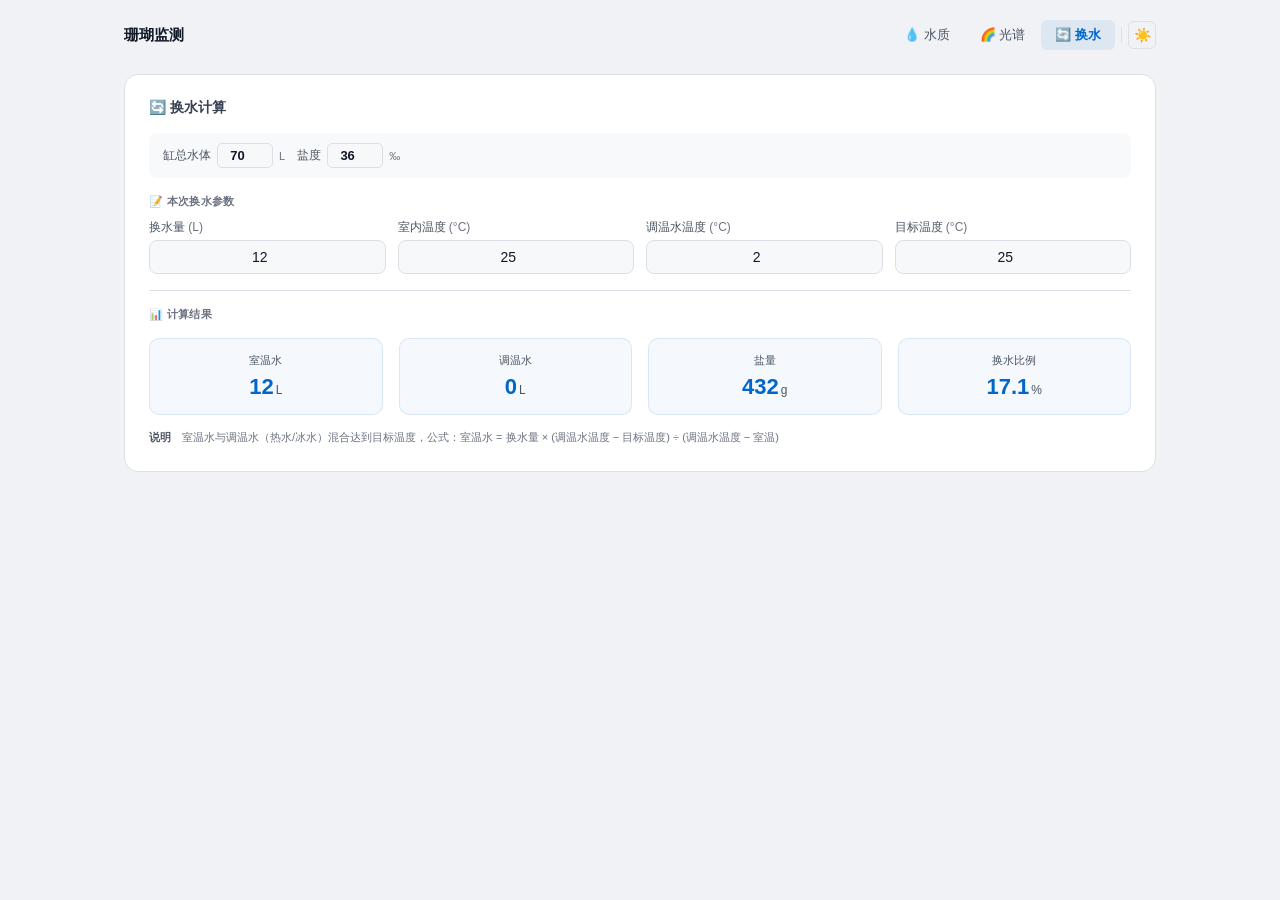
==== commit ed8ebabb: "fix: nav tabs+theme on right side, redesign change page - Nav layout: brand left, tabs+theme all on " ====
--- a/change.html
+++ b/change.html
@@ -24,13 +24,12 @@
 
 /* === Unified Nav === */
 .top-nav{display:flex;align-items:center;justify-content:space-between;margin-bottom:24px;gap:12px}
-.nav-left{display:flex;align-items:center;gap:20px}
 .nav-brand{font-size:15px;font-weight:700;color:var(--text);white-space:nowrap}
-.nav-tabs{display:flex;gap:2px;align-items:center}
+.nav-right{display:flex;align-items:center;gap:2px}
 .nav-tab{padding:6px 14px;font-size:13px;font-weight:500;color:var(--text3);text-decoration:none;border-radius:6px;transition:all .2s;white-space:nowrap}
 .nav-tab:hover{color:var(--text);background:var(--hover)}
 .nav-tab.active{color:var(--accent);background:color-mix(in srgb,var(--accent) 8%,transparent);font-weight:600}
-.nav-right{display:flex;align-items:center;gap:8px}
+.nav-sep{width:1px;height:16px;background:var(--border);margin:0 4px;flex-shrink:0}
 .theme-btn{background:none;border:1px solid var(--border);color:var(--text3);width:28px;height:28px;border-radius:6px;cursor:pointer;font-size:14px;display:flex;align-items:center;justify-content:center;transition:all .3s}
 .theme-btn:hover{border-color:var(--accent);color:var(--accent)}
 
@@ -45,47 +44,52 @@
 .card-title{font-size:14px;font-weight:600;color:var(--text2);margin-bottom:16px;display:flex;align-items:center;gap:6px}
 
 /* === Calc Layout === */
-.calc-section{margin-bottom:20px}
-.calc-section:last-child{margin-bottom:0}
-.sec-label{font-size:11px;color:var(--text4);font-weight:600;text-transform:uppercase;letter-spacing:.5px;margin-bottom:10px}
+.sec-label{font-size:11px;color:var(--text4);font-weight:600;letter-spacing:.3px;margin-bottom:10px;display:flex;align-items:center;gap:5px}
 .input-row{display:flex;gap:12px;flex-wrap:wrap;align-items:flex-end}
-.input-group{display:flex;flex-direction:column;gap:4px;flex:1;min-width:120px}
+.input-group{display:flex;flex-direction:column;gap:4px;flex:1;min-width:110px}
 .input-group label{font-size:12px;color:var(--text3);font-weight:500}
 .input-group label .unit{color:var(--text4);font-weight:400}
 .input-group input{background:var(--input-bg);border:1px solid var(--border);color:var(--text);padding:8px 10px;border-radius:8px;font-size:14px;font-weight:500;outline:none;transition:border-color .3s,box-shadow .3s;text-align:center;width:100%}
 .input-group input:focus{border-color:var(--accent);box-shadow:0 0 0 2px color-mix(in srgb,var(--accent) 10%,transparent)}
 
+/* Config inputs - subtle */
+.config-row{display:flex;gap:12px;flex-wrap:wrap;align-items:center;padding:10px 14px;background:color-mix(in srgb,var(--border) 20%,transparent);border-radius:8px;margin-bottom:16px}
+.config-item{display:flex;align-items:center;gap:6px;font-size:12px;color:var(--text3)}
+.config-item label{white-space:nowrap}
+.config-item input{background:var(--input-bg);border:1px solid var(--border);color:var(--text);padding:4px 6px;border-radius:5px;font-size:13px;font-weight:600;text-align:center;width:56px;outline:none;transition:border-color .3s}
+.config-item input:focus{border-color:var(--accent)}
+.config-item .unit{color:var(--text4);font-size:11px}
+
 /* Result area */
-.result-row{display:flex;gap:12px;flex-wrap:wrap;margin-top:14px;padding:14px 16px;background:color-mix(in srgb,var(--accent) 3%,transparent);border:1px dashed color-mix(in srgb,var(--accent) 20%,transparent);border-radius:10px}
-.result-item{flex:1;min-width:100px;text-align:center}
-.result-item .r-label{font-size:11px;color:var(--text4);margin-bottom:4px}
-.result-item .r-value{font-size:20px;font-weight:700;color:var(--accent)}
-.result-item .r-value .r-unit{font-size:12px;font-weight:500;color:var(--text3);margin-left:2px}
-.result-item .r-desc{font-size:10px;color:var(--text5);margin-top:2px}
-
-/* Warn */
-.result-warn{color:var(--warn) !important;font-size:13px !important;font-weight:600 !important}
-
-/* Divider */
-.sep{height:1px;background:var(--border);margin:18px 0}
+.result-row{display:flex;gap:16px;flex-wrap:wrap;margin-top:16px}
+.result-card{flex:1;min-width:100px;background:color-mix(in srgb,var(--accent) 4%,transparent);border:1px solid color-mix(in srgb,var(--accent) 12%,transparent);border-radius:10px;padding:14px 16px;text-align:center;transition:transform .2s}
+.result-card:hover{transform:translateY(-1px)}
+.result-card .r-label{font-size:11px;color:var(--text3);margin-bottom:6px;font-weight:500}
+.result-card .r-value{font-size:22px;font-weight:700;color:var(--accent);line-height:1.2}
+.result-card .r-unit{font-size:12px;font-weight:500;color:var(--text3);margin-left:2px}
+.result-card .r-desc{font-size:10px;color:var(--text5);margin-top:4px}
+
+.sep{height:1px;background:var(--border);margin:16px 0}
 
 /* Tip */
-.tip{font-size:11px;color:var(--text4);line-height:1.6;margin-top:12px;padding:10px 12px;background:color-mix(in srgb,var(--accent) 2%,transparent);border-radius:8px;border:1px solid color-mix(in srgb,var(--accent) 8%,transparent)}
+.tip{font-size:11px;color:var(--text4);line-height:1.6;margin-top:14px}
 .tip strong{color:var(--text3)}
 
 /* Toast */
 .toast{position:fixed;bottom:24px;left:50%;transform:translateX(-50%) translateY(20px);background:var(--card);border:1px solid var(--border);color:var(--accent);padding:10px 24px;border-radius:10px;font-size:13px;opacity:0;transition:all .4s cubic-bezier(.22,1,.36,1);pointer-events:none;z-index:999;box-shadow:0 8px 32px var(--shadow)}
 .toast.show{opacity:1;transform:translateX(-50%) translateY(0)}
 
+/* Warn */
+.result-warn{color:var(--warn) !important;font-size:13px !important;font-weight:600 !important}
+
 @media(max-width:600px){
   .container{padding:12px}
   .top-nav{flex-wrap:wrap}
-  .nav-left{gap:12px}
-  .input-row{flex-direction:column;gap:10px}
-  .input-group{min-width:0}
-  .result-row{flex-direction:column;gap:10px}
-  .result-item{text-align:left;display:flex;align-items:center;gap:8px}
-  .result-item .r-label{margin-bottom:0;min-width:60px}
+  .input-row{gap:10px}
+  .input-group{min-width:0;flex-basis:calc(50% - 6px)}
+  .result-row{gap:10px}
+  .result-card{min-width:calc(50% - 6px)}
+  .config-row{flex-direction:column;align-items:flex-start;gap:8px}
 }
 </style>
 </head>
@@ -93,15 +97,12 @@
 <div class="container">
   <!-- Unified Navigation -->
   <div class="top-nav anim-in">
-    <div class="nav-left">
-      <span class="nav-brand">珊瑚监测</span>
-      <div class="nav-tabs">
-        <a class="nav-tab" href="water.html">💧 水质</a>
-        <a class="nav-tab" href="light.html">🌈 光谱</a>
-        <a class="nav-tab active" href="change.html">🔄 换水</a>
-      </div>
-    </div>
+    <span class="nav-brand">珊瑚监测</span>
     <div class="nav-right">
+      <a class="nav-tab" href="water.html">💧 水质</a>
+      <a class="nav-tab" href="light.html">🌈 光谱</a>
+      <a class="nav-tab active" href="change.html">🔄 换水</a>
+      <span class="nav-sep"></span>
       <button class="theme-btn" onclick="toggleTheme()" id="themeBtn" title="切换主题">☀️</button>
     </div>
   </div>
@@ -110,73 +111,66 @@
   <div class="card anim-in anim-d1">
     <div class="card-title">🔄 换水计算</div>
 
-    <!-- 输入区 -->
-    <div class="calc-section">
-      <div class="sec-label">📝 填写参数</div>
-      <div class="input-row">
-        <div class="input-group">
-          <label>换水量 <span class="unit">(L)</span></label>
-          <input type="number" id="waterVolume" value="12" step="1" oninput="calc()">
-        </div>
-        <div class="input-group">
-          <label>缸总水体 <span class="unit">(L)</span></label>
-          <input type="number" id="tankTotal" value="70" step="1" oninput="calc()">
-        </div>
-        <div class="input-group">
-          <label>盐度 <span class="unit">(‰)</span></label>
-          <input type="number" id="salinity" value="36" step="0.5" oninput="calc()">
-        </div>
-      </div>
-      <div class="input-row" style="margin-top:12px">
-        <div class="input-group">
-          <label>室内温度 <span class="unit">(°C)</span></label>
-          <input type="number" id="roomTemp" value="25" step="0.5" oninput="calc()">
-        </div>
-        <div class="input-group">
-          <label>加热器温差 <span class="unit">(°C)</span></label>
-          <input type="number" id="heatDelta" value="2" step="0.5" oninput="calc()">
-        </div>
-        <div class="input-group">
-          <label>目标温度 <span class="unit">(°C)</span></label>
-          <input type="number" id="targetTemp" value="25" step="0.5" oninput="calc()">
-        </div>
+    <!-- 固定配置：总水体、盐度 -->
+    <div class="config-row">
+      <div class="config-item">
+        <label>缸总水体</label>
+        <input type="number" id="tankTotal" value="70" step="1" oninput="calc()">
+        <span class="unit">L</span>
+      </div>
+      <div class="config-item">
+        <label>盐度</label>
+        <input type="number" id="salinity" value="36" step="0.5" oninput="calc()">
+        <span class="unit">‰</span>
+      </div>
+    </div>
+
+    <!-- 每次换水的输入 -->
+    <div class="sec-label">📝 本次换水参数</div>
+    <div class="input-row">
+      <div class="input-group">
+        <label>换水量 <span class="unit">(L)</span></label>
+        <input type="number" id="waterVolume" value="12" step="1" oninput="calc()">
+      </div>
+      <div class="input-group">
+        <label>室内温度 <span class="unit">(°C)</span></label>
+        <input type="number" id="roomTemp" value="25" step="0.5" oninput="calc()">
+      </div>
+      <div class="input-group">
+        <label>调温水温度 <span class="unit">(°C)</span></label>
+        <input type="number" id="adjTemp" value="2" step="0.5" oninput="calc()">
+      </div>
+      <div class="input-group">
+        <label>目标温度 <span class="unit">(°C)</span></label>
+        <input type="number" id="targetTemp" value="25" step="0.5" oninput="calc()">
       </div>
     </div>
 
     <div class="sep"></div>
 
-    <!-- 结果区 -->
-    <div class="calc-section">
-      <div class="sec-label">📊 计算结果</div>
-      <div class="result-row">
-        <div class="result-item">
-          <div class="r-label">室温水</div>
-          <div class="r-value" id="rRoom">-<span class="r-unit">L</span></div>
-          <div class="r-desc">直接使用的RO水</div>
-        </div>
-        <div class="result-item">
-          <div class="r-label">加热水</div>
-          <div class="r-value" id="rHeat">-<span class="r-unit">L</span></div>
-          <div class="r-desc">需加热器加热</div>
-        </div>
-        <div class="result-item">
-          <div class="r-label">盐量</div>
-          <div class="r-value" id="rSalt">-<span class="r-unit">g</span></div>
-          <div class="r-desc">换水量 × 盐度</div>
-        </div>
-        <div class="result-item">
-          <div class="r-label">换水比例</div>
-          <div class="r-value" id="rRatio">-<span class="r-unit">%</span></div>
-          <div class="r-desc">换水量 / 总水体</div>
-        </div>
+    <!-- 计算结果 -->
+    <div class="sec-label">📊 计算结果</div>
+    <div class="result-row">
+      <div class="result-card">
+        <div class="r-label">室温水</div>
+        <div class="r-value" id="rRoom">-<span class="r-unit">L</span></div>
+      </div>
+      <div class="result-card">
+        <div class="r-label">调温水</div>
+        <div class="r-value" id="rAdj">-<span class="r-unit">L</span></div>
+      </div>
+      <div class="result-card">
+        <div class="r-label">盐量</div>
+        <div class="r-value" id="rSalt">-<span class="r-unit">g</span></div>
+      </div>
+      <div class="result-card">
+        <div class="r-label">换水比例</div>
+        <div class="r-value" id="rRatio">-<span class="r-unit">%</span></div>
       </div>
     </div>
 
     <div class="tip">
-      <strong>计算说明</strong><br>
-      · 温度混合：室温水 + 加热水(室温+温差) 混合达到目标温度<br>
-      · 盐量 = 换水量 × 盐度 ，换水比例 = 换水量 / 缸总水体<br>
-      · 当室温 = 目标温度时，无需加热，全部使用室温水
+      <strong>说明</strong>　室温水与调温水（热水/冰水）混合达到目标温度，公式：室温水 = 换水量 × (调温水温度 − 目标温度) ÷ (调温水温度 − 室温)
     </div>
   </div>
 </div>
@@ -207,34 +201,35 @@
   const tankTotal=parseFloat(document.getElementById('tankTotal').value)||70;
   const salinity=parseFloat(document.getElementById('salinity').value)||36;
   const roomT=parseFloat(document.getElementById('roomTemp').value)||25;
-  const heatDelta=parseFloat(document.getElementById('heatDelta').value)||0;
+  const adjT=parseFloat(document.getElementById('adjTemp').value)||0;
   const targetT=parseFloat(document.getElementById('targetTemp').value)||25;
 
-  const heatedT=roomT+heatDelta;
-  let roomW,heatW;
-
-  if(heatDelta<=0||targetT<=roomT){
-    roomW=vol;heatW=0;
-  }else if(targetT>heatedT){
-    roomW=0;heatW=vol;
-  }else{
-    roomW=vol*(heatedT-targetT)/heatDelta;
-    heatW=vol-roomW;
+  // Excel formula: roomWater = volume * (adjTemp - targetTemp) / (adjTemp - roomTemp)
+  let roomW, adjW;
+  const denom = adjT - roomT;
+
+  if(Math.abs(denom) < 0.01){
+    // adjTemp ≈ roomTemp → no temperature difference, all same temp
+    roomW = vol; adjW = 0;
+  } else {
+    roomW = vol * (adjT - targetT) / denom;
+    adjW = vol - roomW;
   }
-  roomW=Math.max(0,Math.min(vol,roomW));
-  heatW=Math.max(0,Math.min(vol,heatW));
-
-  const salt=vol*salinity;
-  const ratio=tankTotal>0?(vol/tankTotal*100):0;
-
-  // Render
-  const impossible=targetT>heatedT&&heatDelta>0;
+
+  // Check validity
+  const impossible = roomW < -0.01 || adjW < -0.01;
+  roomW = Math.max(0, roomW);
+  adjW = Math.max(0, adjW);
+
+  const salt = vol * salinity;
+  const ratio = tankTotal > 0 ? (vol / tankTotal * 100) : 0;
+
   if(impossible){
-    document.getElementById('rRoom').innerHTML='<span class="result-warn">⚠️ 温差不足</span>';
-    document.getElementById('rHeat').innerHTML='<span class="result-warn">无法达到目标</span>';
-  }else{
-    document.getElementById('rRoom').innerHTML=(roomW%1===0?roomW:roomW.toFixed(1))+'<span class="r-unit">L</span>';
-    document.getElementById('rHeat').innerHTML=(heatW%1===0?heatW:heatW.toFixed(1))+'<span class="r-unit">L</span>';
+    document.getElementById('rRoom').innerHTML='<span class="result-warn">⚠️ 温度无法达到</span>';
+    document.getElementById('rAdj').innerHTML='<span class="result-warn">请检查参数</span>';
+  } else {
+    document.getElementById('rRoom').innerHTML=fmt(roomW)+'<span class="r-unit">L</span>';
+    document.getElementById('rAdj').innerHTML=fmt(adjW)+'<span class="r-unit">L</span>';
   }
   document.getElementById('rSalt').innerHTML=Math.round(salt)+'<span class="r-unit">g</span>';
   document.getElementById('rRatio').innerHTML=ratio.toFixed(1)+'<span class="r-unit">%</span>';
@@ -242,8 +237,10 @@
   saveInputs();
 }
 
+function fmt(v){return v%1===0?String(v):v.toFixed(1);}
+
 function saveInputs(){
-  const ids=['waterVolume','tankTotal','salinity','roomTemp','heatDelta','targetTemp'];
+  const ids=['waterVolume','tankTotal','salinity','roomTemp','adjTemp','targetTemp'];
   const d={};ids.forEach(id=>{d[id]=document.getElementById(id).value;});
   _s(SK,JSON.stringify(d));
 }
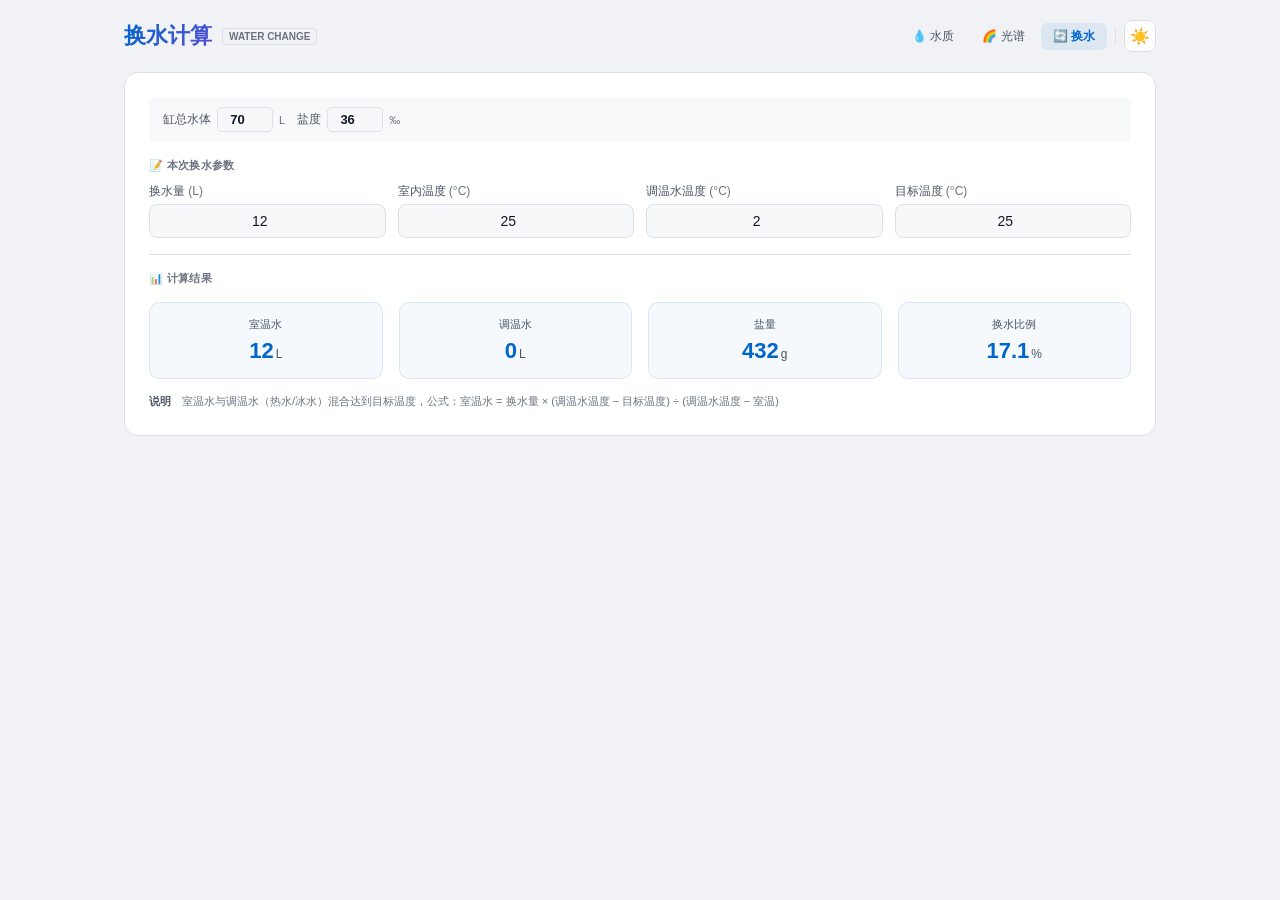
==== commit 5509c492: "fix: align all page headers, remove light subtitle - Remove '调整参数，自动生成光谱曲线' subtitle from light.html" ====
--- a/change.html
+++ b/change.html
@@ -22,16 +22,17 @@
 body{font-family:-apple-system,BlinkMacSystemFont,'Segoe UI',sans-serif;background:var(--bg);color:var(--text);min-height:100vh;transition:background .3s,color .3s}
 .container{max-width:1080px;margin:0 auto;padding:20px 24px}
 
-/* === Unified Nav === */
-.top-nav{display:flex;align-items:center;justify-content:space-between;margin-bottom:24px;gap:12px}
-.nav-brand{font-size:15px;font-weight:700;color:var(--text);white-space:nowrap}
-.nav-right{display:flex;align-items:center;gap:2px}
-.nav-tab{padding:6px 14px;font-size:13px;font-weight:500;color:var(--text3);text-decoration:none;border-radius:6px;transition:all .2s;white-space:nowrap}
+/* Header */
+.page-hd{display:flex;justify-content:space-between;align-items:center;margin-bottom:20px}
+.page-hd .left{display:flex;align-items:center;gap:10px}
+.page-hd h1{font-size:22px;font-weight:700;background:linear-gradient(135deg,var(--accent),var(--accent2));-webkit-background-clip:text;-webkit-text-fill-color:transparent}
+.page-hd .badge{font-size:10px;color:var(--text4);border:1px solid var(--border);border-radius:4px;padding:2px 6px;font-weight:600}
+.theme-btn{background:var(--card);border:1px solid var(--border);color:var(--text3);width:32px;height:32px;border-radius:8px;cursor:pointer;font-size:16px;display:flex;align-items:center;justify-content:center;transition:all .3s}
+.theme-btn:hover{border-color:var(--accent);color:var(--accent)}
+.nav-tab{padding:5px 12px;font-size:12px;font-weight:500;color:var(--text3);text-decoration:none;border-radius:6px;transition:all .2s;white-space:nowrap}
 .nav-tab:hover{color:var(--text);background:var(--hover)}
 .nav-tab.active{color:var(--accent);background:color-mix(in srgb,var(--accent) 8%,transparent);font-weight:600}
-.nav-sep{width:1px;height:16px;background:var(--border);margin:0 4px;flex-shrink:0}
-.theme-btn{background:none;border:1px solid var(--border);color:var(--text3);width:28px;height:28px;border-radius:6px;cursor:pointer;font-size:14px;display:flex;align-items:center;justify-content:center;transition:all .3s}
-.theme-btn:hover{border-color:var(--accent);color:var(--accent)}
+.nav-sep{width:1px;height:16px;background:var(--border);margin:0 4px;flex-shrink:0;display:inline-block;vertical-align:middle}
 
 @keyframes fadeUp{from{opacity:0;transform:translateY(18px)}to{opacity:1;transform:translateY(0)}}
 .anim-in{animation:fadeUp .5s cubic-bezier(.22,1,.36,1) both}
@@ -95,10 +96,12 @@
 </head>
 <body>
 <div class="container">
-  <!-- Unified Navigation -->
-  <div class="top-nav anim-in">
-    <span class="nav-brand">珊瑚监测</span>
-    <div class="nav-right">
+  <div class="page-hd anim-in">
+    <div class="left">
+      <h1>换水计算</h1>
+      <span class="badge">WATER CHANGE</span>
+    </div>
+    <div style="display:flex;align-items:center;gap:4px">
       <a class="nav-tab" href="water.html">💧 水质</a>
       <a class="nav-tab" href="light.html">🌈 光谱</a>
       <a class="nav-tab active" href="change.html">🔄 换水</a>
@@ -109,8 +112,6 @@
 
   <!-- 换水计算 -->
   <div class="card anim-in anim-d1">
-    <div class="card-title">🔄 换水计算</div>
-
     <!-- 固定配置：总水体、盐度 -->
     <div class="config-row">
       <div class="config-item">
